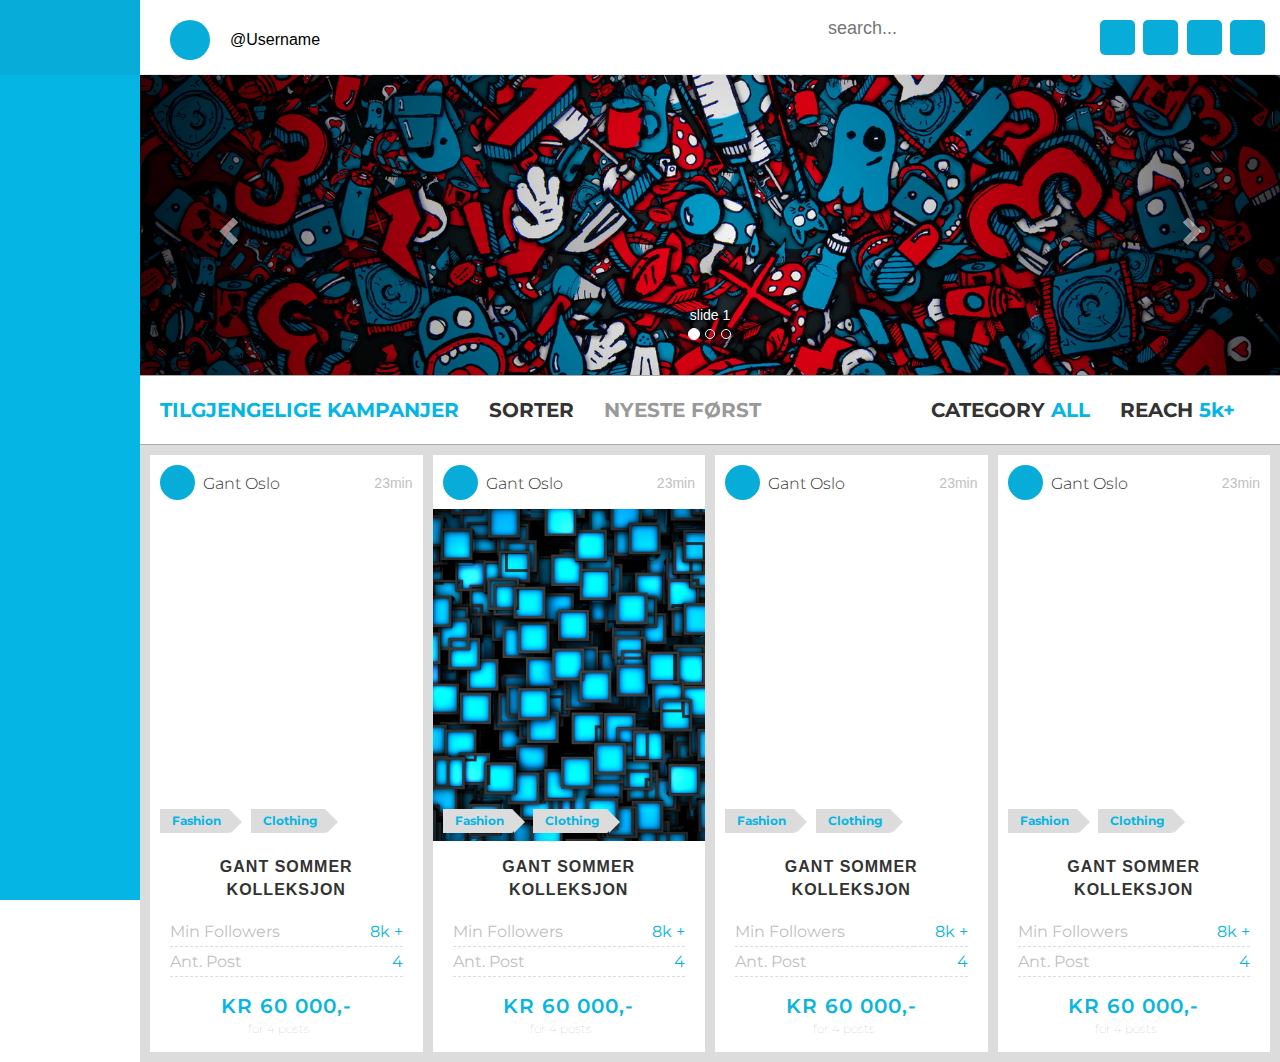
==== index.html @ aef2543d "adding changes to modal css" ====
<html>
    <head>
        <link href="https://fonts.googleapis.com/css?family=Montserrat" rel="stylesheet">
        <link rel="stylesheet" type="text/css" href="css/app.css">
        <link href="https://file.myfontastic.com/TgKxEjFgZwHwDgZ6MndYZ/icons.css" rel="stylesheet">
    </head>
    
    <body>
        <div class="wrapper">
             <!-- BEGIN SIDEBAR -->
            <div class="page-content page-sidebar">
                <!-- BEGIN SIDEBAR TOP -->
                <div class="sidebar-header">
                    <span class="icon-thumbnail" style="line-height:70px; margin-right:0;">
                        <i class="icon-list-view" style="font-size:32px;"></i>
                    </span>
                </div>
                <!-- END SIDEBAR TOP -->
                <!-- BEGIN SIDEBAR MENU -->
                <div class="sidebar-menu">
                    <ul class="menu-items">
                        <li>
                            <span>
                                <a href="#"> 
                                    <i class="icon-my-compagins"></i>
                                </a>
                            </span>
                        </li>
                        <li >
                            <span>
                                <a href="#"> 
                                    <i class="icon-analytics-icon"></i>
                                </a>
                            </span>
                        </li>
                        <li >              
                            <span >
                                <a href="#">  
                                    <i class="icon-chat"></i>
                                </a>
                            </span>
                        </li>
                        <li >
                            <span >
                                <a href="#"> 
                                    <i class="icon-info"></i>
                                </a>
                            </span>
                        </li>
                    </ul>
                    <div class="clearfix"></div>
                </div>
                <!-- END SIDEBAR Menu -->
            </div>
            <!-- END SIDEBAR -->

            <div class="page-content-wrapper">
                <div class="container-fluid">
                    
                    <div class=" row header"> <!-- BEGIN HEADER -->
                        <div class="site-header">
                            <!--left-->
                            <div class="header-actions-bar header-left">
                                <div class="profile-img pull-left">
                                    <div class="header-profileimg-wrapper">
                                       <i class="icon-user-icon"></i>
                                    </div>
                                </div>
                                <div class="header-username pull-left">
                                    <div class="header-username-wrapper">
                                        <p>@Username</p>
                                    </div>
                                </div>
                                <ul class="pull-left">
                                    <li>
                                        <div class="header-notifications-wrapper">
                                            <i class="icon-notification2"></i>
                                        </div>
                                    </li>
                                    <li class="header-messages-wrapper">
                                        <i class="icon-messages"></i>
                                    </li>
                                </ul>
                            </div>
                            <!-- end left -->
                            
                            <!-- RIGHT -->                              
                            <form class="form-inline header-right">
                                <div class="form-group header-search ">
                                    <input type="text" placeholder="search..." />
                                    <a href="#"><i class="icon-browse"></i></a>
                                </div>
                                <div class="form-group header-social">
                                    <ul>
                                        <li>
                                            <div class="social-media-icon">
                                                <i class="icon-social-facebook"></i>
                                            </div>
                                        </li>
                                        <li >
                                            <div class="social-media-icon">
                                                <i class="icon-social-instagram-outline"></i>
                                            </div>
                                        </li>
                                        <li >
                                            <div class="social-media-icon">
                                                <i class="icon-social-twitter"></i>
                                            </div>
                                        </li>
                                        <li class="header-messages-wrapper">
                                            <div class="social-media-icon">
                                                <i class="icon-social-snapchat"></i>
                                            </div>
                                        </li>
                                    </ul>
                                </div>
                            </form> <!--end right-->
                        </div>
                    </div>
                    
                    <!-- PAGE CONTEXT IS TO BE PLACED HERE -->
                    <div class="row">
                            <div id="homepage-carousel" class="homepage-slider carousel slide" data-ride="carousel">
                              <!-- Indicators -->
                              <ol class="carousel-indicators">
                                <li data-target="#homepage-carousel" data-slide-to="0" class="active"></li>
                                <li data-target="#homepage-carousel" data-slide-to="1"></li>
                                <li data-target="#homepage-carousel" data-slide-to="2"></li>
                              </ol>
                              <!-- Wrapper for slides -->
                              <div class="carousel-inner" role="listbox">
                                <div class="item active" style="background-image: url('img/cool-wallpapers-hd-8087-8418-hd-wallpapers.jpg');">
                                  <div class="carousel-caption">
                                    slide 1
                                  </div>
                                </div>
                                <div class="item" style="background-image: url('img/6768666-1080p-wallpapers.jpg');">
                                  <div class="carousel-caption">
                                    slide 2
                                  </div>
                                </div>
                                <div class="item" style="background-image: url(img/cool_abstract_cube_wallpaper_hd.jpg);">
                                  <div class="carousel-caption">
                                    slide 3
                                  </div>
                                </div>
                              </div>
                              <!-- Controls -->
                              <a class="left carousel-control" href="#homepage-carousel" role="button" data-slide="prev">
                                <span class="glyphicon glyphicon-chevron-left" aria-hidden="true"></span>
                                <span class="sr-only">Previous</span>
                              </a>
                              <a class="right carousel-control" href="#homepage-carousel" role="button" data-slide="next">
                                <span class="glyphicon glyphicon-chevron-right" aria-hidden="true"></span>
                                <span class="sr-only">Next</span>
                              </a>
                            </div>
                        
                            <div class="homepage-campaign-bar">
                                <div class="pull-left bar-content">
                                    <label class="theme-blue">TILGJENGELIGE KAMPANJER</label>
                                    <label>SORTER</label>
                                    <label class="theme-darkgrey">NYESTE FØRST <i class="icon-scrolldown-button"></i></label>
                                </div>
                                <div class="pull-right bar-content">
                                    <label>CATEGORY <a class="theme-blue">ALL</a></label>
                                    <label>REACH <a class="theme-blue">5k+</a></label>
                                </div>
                            </div>
                        
                        <!-- CARDS -->
                            <div class="homepage-campaigns">
                                <div class="campaign-card-wrapper">
                                      <div class="hover-wrapper">
                                        <div class="campaign-card" data-toggle="modal" data-target=".campaign-modal">
                                            <div class="campaign-card-header">     
                                                <div class="usericon">

                                                </div>
                                                <div class="name">Gant Oslo</div>
                                                <div class="time">23min</div>
                                                <span class="timeicon"><i class="icon-time-icon"></i></span>
                                            </div>
                                            <div class="campaign-img-holder" style="background-image: url('http://www.hercampus.com/sites/default/files/2016/04/17/Fashion1.jpg');">
                                                <div class="campaign-img-buffer"></div>
                                                <ul class="campaign-card-tags">
                                                    <li class="tag">Fashion</li>
                                                    <li class="tag">Clothing</li>
                                                </ul>
                                            </div>
                                            <div class="campaign-card-title">GANT SOMMER KOLLEKSJON</div>
                                            <div class="campaign-card-info">
                                                <table>
                                                    <tbody>
                                                        <tr>
                                                            <td>Min Followers</td>
                                                            <td class="theme-blue text-right-align">8k +</td>
                                                        </tr>
                                                        <tr>
                                                            <td>Ant. Post</td>
                                                            <td class="theme-blue text-right-align">4</td>
                                                        </tr>
                                                    </tbody>
                                                </table>
                                            </div>
                                            <div class="campaign-footer text-center-align">
                                                <span class="theme-blue row netgained">KR 60 000,-</span>
                                                <span>for 4 posts</span>
                                            </div>
                                        </div>
                                    </div>
                                </div>     
                                <div class="campaign-card-wrapper">
                                    <div class="hover-wrapper">
                                        <div class="campaign-card" data-toggle="modal" data-target=".campaign-modal">
                                            <div class="campaign-card-header">     
                                                <div class="usericon">

                                                </div>
                                                <div class="name">Gant Oslo</div>
                                                <div class="time">23min</div>
                                                <span class="timeicon"><i class="icon-time-icon"></i></span>
                                            </div>
                                            <div class="campaign-img-holder" style="background-image:url('img/cool_abstract_cube_wallpaper_hd.jpg');">
                                                <div class="campaign-img-buffer"></div>
                                                <ul class="campaign-card-tags">
                                                    <li class="tag">Fashion</li>
                                                    <li class="tag">Clothing</li>
                                                </ul>
                                            </div>
                                            <div class="campaign-card-title">GANT SOMMER KOLLEKSJON</div>
                                            <div class="campaign-card-info">
                                                <table>
                                                    <tbody>
                                                        <tr>
                                                            <td>Min Followers</td>
                                                            <td class="theme-blue text-right-align">8k +</td>
                                                        </tr>
                                                        <tr>
                                                            <td>Ant. Post</td>
                                                            <td class="theme-blue text-right-align">4</td>
                                                        </tr>
                                                    </tbody>
                                                </table>
                                            </div>
                                            <div class="campaign-footer text-center-align">
                                                <span class="theme-blue row netgained">KR 60 000,-</span>
                                                <span>for 4 posts</span>
                                            </div>
                                        </div>
                                    </div>
                                </div>
                                   
                                   <div class="campaign-card-wrapper">
                                        <div class="hover-wrapper">
                                            <div class="campaign-card" data-toggle="modal" data-target=".campaign-modal">
                                                <div class="campaign-card-header">     
                                                    <div class="usericon">

                                                    </div>
                                                    <div class="name">Gant Oslo</div>
                                                    <div class="time">23min</div>
                                                    <span class="timeicon"><i class="icon-time-icon"></i></span>
                                                </div>
                                                <div class="campaign-img-holder" style="background-image:url('');">
                                                    <div class="campaign-img-buffer"></div>
                                                    <ul class="campaign-card-tags">
                                                        <li class="tag">Fashion</li>
                                                        <li class="tag">Clothing</li>
                                                    </ul>
                                                </div>
                                                <div class="campaign-card-title">GANT SOMMER KOLLEKSJON</div>
                                                <div class="campaign-card-info">
                                                    <table>
                                                        <tbody>
                                                            <tr>
                                                                <td>Min Followers</td>
                                                                <td class="theme-blue text-right-align">8k +</td>
                                                            </tr>
                                                            <tr>
                                                                <td>Ant. Post</td>
                                                                <td class="theme-blue text-right-align">4</td>
                                                            </tr>
                                                        </tbody>
                                                    </table>
                                                </div>
                                                <div class="campaign-footer text-center-align">
                                                    <span class="theme-blue row netgained">KR 60 000,-</span>
                                                    <span>for 4 posts</span>
                                                </div>
                                            </div>                                                                                
                                        </div>
                                    </div>
                                   
                                   <div class="campaign-card-wrapper">
                                       <div class="hover-wrapper">
                                            <div class="campaign-card" data-toggle="modal" data-target=".campaign-modal">
                                                <div class="campaign-card-header">     
                                                    <div class="usericon">

                                                    </div>
                                                    <div class="name">Gant Oslo</div>
                                                    <div class="time">23min</div>
                                                    <span class="timeicon"><i class="icon-time-icon"></i></span>
                                                </div>
                                                <div class="campaign-img-holder" style="background-image:url('');">
                                                    <div class="campaign-img-buffer"></div>
                                                    <ul class="campaign-card-tags">
                                                        <li class="tag">Fashion</li>
                                                        <li class="tag">Clothing</li>
                                                    </ul>
                                                </div>
                                                <div class="campaign-card-title">GANT SOMMER KOLLEKSJON</div>
                                                <div class="campaign-card-info">
                                                    <table>
                                                        <tbody>
                                                            <tr>
                                                                <td>Min Followers</td>
                                                                <td class="theme-blue text-right-align">8k +</td>
                                                            </tr>
                                                            <tr>
                                                                <td>Ant. Post</td>
                                                                <td class="theme-blue text-right-align">4</td>
                                                            </tr>
                                                        </tbody>
                                                    </table>
                                                </div>
                                                <div class="campaign-footer text-center-align">
                                                    <span class="theme-blue row netgained">KR 60 000,-</span>
                                                    <span>for 4 posts</span>
                                                </div>
                                            </div> 
                                        </div>  
                                    </div> 
                                </div>
                            </div>
                    <!-- PAGE CONTENT ENDS -->
                </div>
            </div>
        </div>
        
        
        <!-- MODAL -->       
        <div class="modal fade campaign-modal" tabindex="-1" role="dialog" aria-labelledby="myLargeModalLabel">
          <div class="modal-dialog modal-lg" role="document">
            <div class="modal-content">
                <div class="modal-header">
                    <i class="icon-close-icon pull-right" data-dismiss="modal"></i>
                </div>
                <div class="modal-body">
                        <div class="modal-campaign-wrapper">
                            <div class="pull-left col-sm-4 left-container">
                                <div class="row">
                                    <div class="block1 text-center-align col-sm-12"> 
                                        CALENDER
                                        <div class="calender">
                                            <div class="day"></div>
                                            <div class="day"></div>
                                            <div class="day"></div>
                                            <div class="day"></div>
                                            <div class="day"></div>
                                            <div class="day"></div>
                                            <div class="day"></div>
                                            <div class="day"></div>
                                            <div class="day"></div>
                                            <div class="day"></div>
                                            <div class="day"></div>
                                            <div class="day"></div>
                                            <div class="day"></div>
                                            <div class="day"></div>
                                            <div class="day"></div>
                                            <div class="day"></div>
                                        </div>
                                        <div class="calender-key"> calender key goes here</div>
                                    </div>
                                </div>
                                <div class="row">
                                    <div class="block2 col-sm-12"> 
                                        <div class="user-img-wrapper">
                                            <div class="modal-profile-img"></div>
                                            <p class="text-center-align company-name">Gant Oslo</p>
                                            <p class="text-center-align company-location"></p>
                                        </div>
                                    </div>
                                </div>
                                
                            </div>
                            <div class="pull-right col-sm-8 right-container">
                                <p class="text-center-align">GANT SOMMER KOLLEKSJON</p>
                                <p class="text-center-align">campaign description here...</p>
                                <div>
                                    <table class="campaign-info-table">
                                        <th>KATEGORI</th>
                                        <th>TYPE KAMPANJE</th>
                                        <tbody>
                                            <tr>
                                                <td></td>
                                                <td></td>
                                            </tr>
                                            <tr>
                                                <th>MENTIONS</th>
                                                <th>TID</th>
                                            </tr>
                                            <tr>
                                                <td></td>
                                                <td></td>
                                            </tr>
                                            <tr>
                                                <th>MIN. FOLLOWERS</th>
                                                <th>ANT. POSTS</th>
                                            </tr>
                                            <tr>
                                                <td></td>
                                                <td></td>
                                            </tr>
                                        </tbody>
                                    </table>
                                </div>
                            </div>
                        </div>  
                       
                    </div>
                    <div class="modal-footer">
                        <div class="footer-block">
                             <button type="button" class="btn btn-secondary" data-dismiss="modal">Close</button>
                        </div>
                    </div>
              </div>
        </div>
        <!-- end modal -->
        
        <!-- BOOTSTRAP3 -->
        <link rel="stylesheet" href="https://maxcdn.bootstrapcdn.com/bootstrap/3.3.7/css/bootstrap.min.css" integrity="sha384-BVYiiSIFeK1dGmJRAkycuHAHRg32OmUcww7on3RYdg4Va+PmSTsz/K68vbdEjh4u" crossorigin="anonymous">

        <!-- JAVASCRIPT -->
            <script src="https://ajax.googleapis.com/ajax/libs/jquery/1.12.4/jquery.min.js"></script>      
            <script src="https://maxcdn.bootstrapcdn.com/bootstrap/3.3.7/js/bootstrap.min.js" integrity="sha384-Tc5IQib027qvyjSMfHjOMaLkfuWVxZxUPnCJA7l2mCWNIpG9mGCD8wGNIcPD7Txa" crossorigin="anonymous"></script>
            <script src="js/card-hover-effect.js"></script>
            <script src="js/modal.js"></script>
        <script>
            $('.carousel').carousel({
                interval: 5000 //changes the speed
            })
        </script>
    </body>
    
</html>
---- css/app.css ----
.page-sidebar {
  width: 140;
  background-color: #05b6e4;
  z-index: 1000;
  bottom: 0;
  top: 0;
  left: 0;
  right: auto;
  height: 100%;
  overflow-y: hidden;
  position: fixed; }
  .page-sidebar .sidebar-header {
    background-color: #07acd8;
    top: 0;
    height: 75;
    text-align: right;
    padding-top: 10px; }
    .page-sidebar .sidebar-header span {
      height: auto;
      padding-right: 50px; }
      .page-sidebar .sidebar-header span i {
        color: white; }
  .page-sidebar .sidebar-menu {
    text-align: right; }
    .page-sidebar .sidebar-menu ul {
      width: 100%;
      padding-left: 0;
      list-style: none; }
      .page-sidebar .sidebar-menu ul li {
        height: 100px;
        width: 100%;
        padding-right: 50px;
        text-align: right;
        padding-top: 40; }
        .page-sidebar .sidebar-menu ul li span {
          text-align: right;
          font-size: xx-large; }
          .page-sidebar .sidebar-menu ul li span a {
            color: white;
            text-decoration: none; }

.site-header {
  background-color: white;
  height: 75;
  z-index: 999;
  width: 100%;
  /* replace later with mixin */
  border-bottom: 1.8px solid rgba(153, 153, 153, 0.2); }
  .site-header .header-actions-bar {
    font-weight: 300;
    color: lightgrey;
    margin-left: 20; }
    .site-header .header-actions-bar .profile-img {
      width: 70px;
      padding: 0 10 0 10;
      margin-top: 20; }
    .site-header .header-actions-bar .header-username {
      line-height: 5; }
      .site-header .header-actions-bar .header-username p {
        font-size: 16;
        font-weight: 200;
        color: black;
        height: 75;
        margin: 0; }
    .site-header .header-actions-bar ul {
      font-size: 38;
      font-weight: 300;
      line-height: 2.5;
      display: inline;
      height: 75;
      margin: 0; }
      .site-header .header-actions-bar ul li {
        display: inline-block;
        margin: 0 10 0 10; }

.header-social {
  float: right;
  height: 75; }
  .header-social ul {
    display: inline;
    font-size: 30;
    text-align: right;
    margin: 0 15 0 15;
    line-height: 3;
    float: right;
    list-style: none;
    height: 75; }
    .header-social ul li {
      display: inline-block; }
      .header-social ul li .social-media-icon {
        color: white;
        border-radius: 5px;
        width: 35px;
        height: 35px;
        text-align: center;
        line-height: 5;
        background-color: #07acd8; }
        .header-social ul li .social-media-icon i:before {
          line-height: 1.18; }
        .header-social ul li .social-media-icon:hover {
          background-color: #05b6e4; }

.header-search {
  width: 60%;
  display: inline;
  display: inline-block;
  margin-left: 10;
  line-height: 3; }
  .header-search a {
    color: #07acd8; }
    .header-search a:hover {
      text-decoration: none;
      color: #05b6e4; }
  .header-search input {
    font-size: 18;
    border: 0;
    text-align: right; }
    .header-search input:focus {
      outline: none; }

.header {
  padding-bottom: 0;
  height: 75; }

.header-left {
  width: 40%;
  float: left;
  height: 75; }

.header-right {
  width: 55%;
  float: right;
  font-size: 25px;
  line-height: 2.5;
  height: 75;
  margin: 0; }

.header-profileimg-wrapper {
  background-color: #07acd8;
  font-size: 30;
  width: 40px;
  height: 40px;
  border-radius: 40px;
  padding: 4; }

.homepage-slider {
  margin-top: 0;
  padding-top: 0;
  min-height: 300px; }

.homepage-campaign-bar {
  height: 70;
  border-bottom: 1px solid darkgray;
  border-top: 1px solid darkgray;
  font-weight: 100;
  font-size: 20;
  font-family: Montserrat, sans-serif;
  padding: 20; }
  .homepage-campaign-bar ul {
    display: inline-block; }
  .homepage-campaign-bar .bar-content label {
    margin-right: 25; }

.homepage-campaigns {
  background-color: gainsboro;
  display: flex;
  flex-direction: row;
  flex-wrap: wrap;
  position: relative;
  padding: 0 5 0 5; }

.homepage-slider .carousel-inner .item {
  background-color: gainsboro;
  background-size: cover;
  background-position: center;
  min-height: 300px; }

.homepage-campaigns .campaign-card-wrapper {
  -webkit-flex: 1;
  /* Safari 6.1+ */
  -ms-flex: 1;
  /* IE 10 */
  flex: 1;
  margin: 10 5 10 5; }

.campaign-card {
  background-color: white;
  width: 100%; }
  .campaign-card .campaign-card-header {
    width: 100%;
    padding: 10;
    height: 50; }
    .campaign-card .campaign-card-header .usericon {
      background-color: #07acd8;
      font-size: 30;
      width: 35px;
      height: 35px;
      border-radius: 35px;
      padding: 4;
      float: left; }
    .campaign-card .campaign-card-header .name {
      font-family: Montserrat, sans-serif;
      font-size: 16;
      float: left;
      font-weight: 300;
      padding: 8; }
    .campaign-card .campaign-card-header .timeicon {
      float: right;
      font-size: 16;
      padding: 10 0 7;
      color: #bfbfbf;
      font-weight: 50; }
    .campaign-card .campaign-card-header .time {
      float: right;
      color: #bfbfbf;
      font-weight: 50;
      font-size: 14;
      padding: 8 0 8; }
  .campaign-card .campaign-img-holder {
    background-color: transparent;
    min-height: 300;
    background-size: cover;
    background-position: center; }
    .campaign-card .campaign-img-holder .campaign-img-buffer {
      margin-top: 4;
      min-height: 300; }
  .campaign-card .campaign-card-title {
    font-size: 16;
    font-weight: 700;
    text-align: center;
    letter-spacing: 1;
    padding: 15; }
  .campaign-card .campaign-card-info {
    padding: 0 20 0 20;
    font-family: Montserrat, sans-serif; }
    .campaign-card .campaign-card-info table {
      width: 100%;
      margin: 0; }
      .campaign-card .campaign-card-info table tbody tr {
        color: #bfbfbf;
        border-bottom: 1px dashed gainsboro; }
        .campaign-card .campaign-card-info table tbody tr td {
          padding: 5 0 5; }
  .campaign-card .campaign-footer {
    font-family: Montserrat, sans-serif;
    font-size: 12;
    color: #bfbfbf;
    padding: 15;
    font-weight: 100; }
    .campaign-card .campaign-footer span.netgained {
      width: 100%;
      font-size: 20;
      font-weight: 600;
      letter-spacing: 1; }

.campaign-card-tags {
  list-style: none;
  margin: 0;
  overflow: hidden;
  padding: 0;
  color: white;
  padding: 0 10 0 10;
  bottom: 0; }
  .campaign-card-tags ul {
    left: 0; }
    .campaign-card-tags ul li {
      float: left; }
  .campaign-card-tags li.tag {
    font-family: Montserrat, sans-serif;
    display: inline-block;
    height: 24px;
    line-height: 24px;
    position: relative;
    margin: 0 16px 8px 0;
    padding: 0 10px 0 12px;
    background-color: gainsboro;
    -webkit-border-top-right-radius: 3px;
    border-top-right-radius: 3px;
    -webkit-border-bottom-right-radius: 3px;
    border-bottom-right-radius: 3px;
    color: #05b6e4;
    font-size: 12px;
    text-decoration: none;
    font-weight: bold; }
    .campaign-card-tags li.tag:hover {
      background-color: #05b6e4;
      border-right-color: #05b6e4;
      color: white; }
    .campaign-card-tags li.tag:after {
      content: '';
      display: block;
      position: absolute;
      left: 100%;
      top: 50%;
      margin-top: -10px;
      width: 0;
      height: 0;
      border-top: 11px solid transparent;
      border-right: 11px solid transparent;
      border-bottom: 11px solid transparent;
      border-left: 11px solid gainsboro; }
    .campaign-card-tags li.tag:hover::after {
      border-left-color: #05b6e4; }

.modal-header {
  min-height: 400;
  background-size: cover;
  background-position: center;
  font-size: 30;
  color: lightgrey; }
  .modal-header i {
    text-shadow: 0px 2px 12px black; }

.modal-body {
  padding: 0; }
  .modal-body .modal-campaign-wrapper {
    margin: -15;
    height: 500; }
    .modal-body .modal-campaign-wrapper .left-container {
      height: 100%;
      background-color: #fafafa; }
      .modal-body .modal-campaign-wrapper .left-container .block1 {
        border-bottom: 1.8px solid rgba(153, 153, 153, 0.2);
        width: 100%;
        height: 70%;
        left: 0;
        padding: 15; }
        .modal-body .modal-campaign-wrapper .left-container .block1 .calender {
          height: auto;
          padding: 15 15 0 0; }
          .modal-body .modal-campaign-wrapper .left-container .block1 .calender .day {
            display: inline-flex;
            height: 18%;
            width: 22%;
            margin: 2;
            background: blue; }
        .modal-body .modal-campaign-wrapper .left-container .block1 .calender-key {
          width: 100%; }
      .modal-body .modal-campaign-wrapper .left-container .block2 {
        height: 30%;
        width: 100%;
        left: 0; }
    .modal-body .modal-campaign-wrapper .right-container {
      height: 100%;
      border-left: 1.8px solid rgba(153, 153, 153, 0.2); }

.modal-footer {
  height: 95; }

.modal-profile-img {
  height: 60px;
  width: 60px;
  border-radius: 60px;
  background-color: blue;
  margin: 15 40% 10 40%; }

body {
  background-color: white;
  font-family: Montserrat, sans-serif; }
  body .wrapper {
    height: 100%; }

.page-content-wrapper {
  min-height: 100%;
  background-color: white;
  overflow-y: auto;
  margin-left: 140; }

.page-content {
  display: inline-block;
  float: left; }

.theme-blue {
  color: #05b6e4; }

.theme-lightgrey {
  color: #fafafa; }

.theme-darkgrey {
  color: #999999; }

.text-right-align {
  text-align: right; }

.text-left-align {
  text-align: left; }

.text-center-align {
  text-align: center; }

.hover-wrapper {
  background-color: black; }

/*# sourceMappingURL=app.css.map */
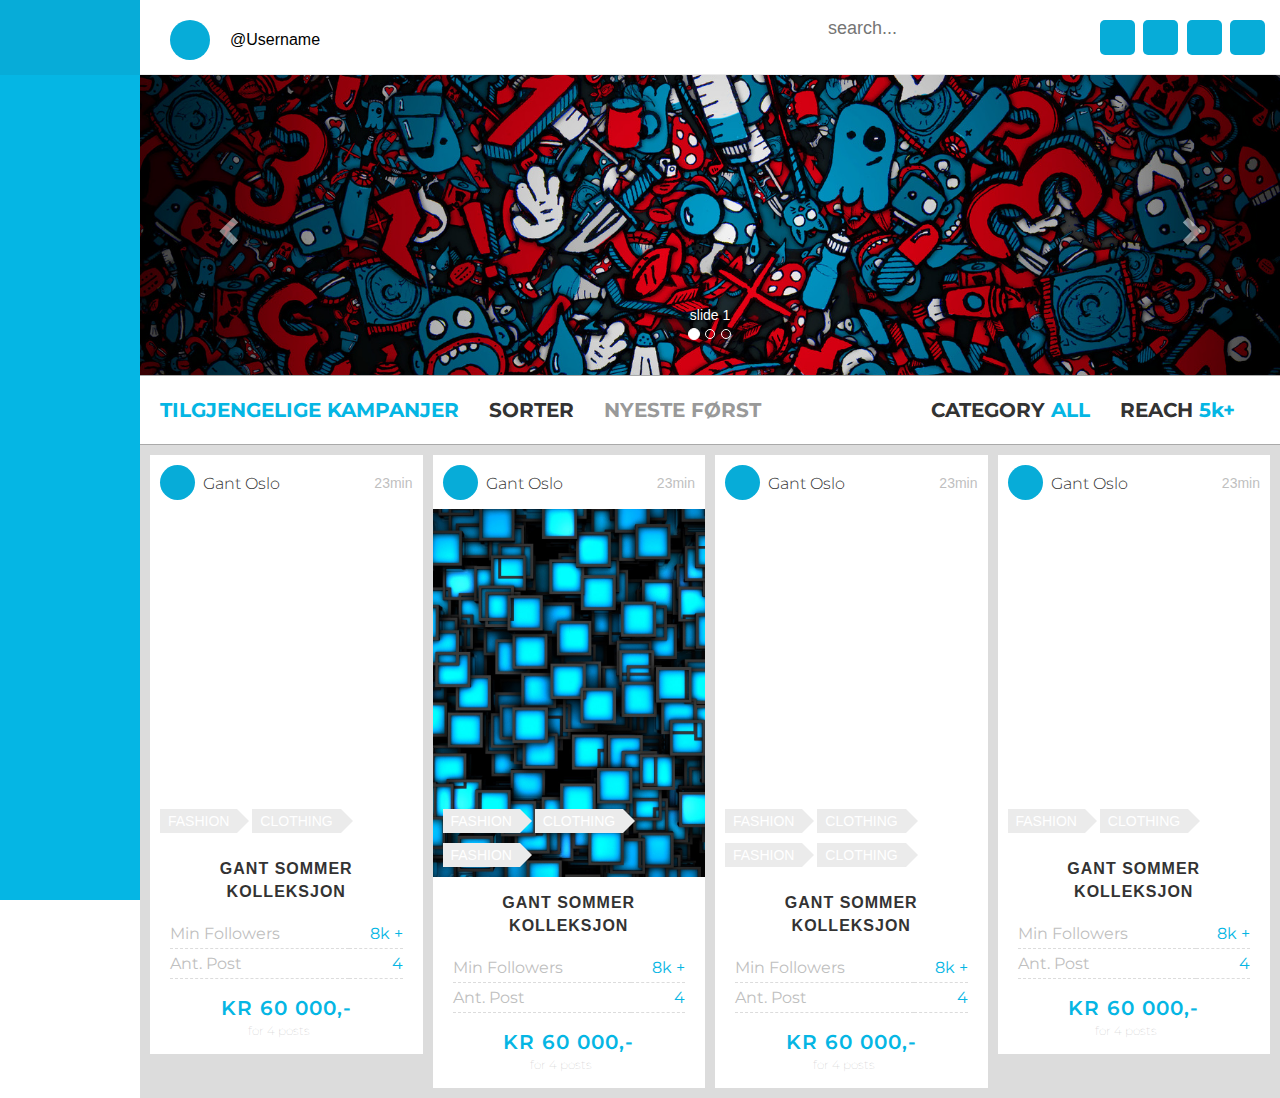
==== commit 97a54efe: "changes to tags on homepage" ====
--- a/index.html
+++ b/index.html
@@ -226,6 +226,8 @@
                                                 <ul class="campaign-card-tags">
                                                     <li class="tag">Fashion</li>
                                                     <li class="tag">Clothing</li>
+                                                    <li class="tag">Fashion</li>
+                                                    
                                                 </ul>
                                             </div>
                                             <div class="campaign-card-title">GANT SOMMER KOLLEKSJON</div>
@@ -267,6 +269,9 @@
                                                     <ul class="campaign-card-tags">
                                                         <li class="tag">Fashion</li>
                                                         <li class="tag">Clothing</li>
+                                                        <li class="tag">Fashion</li>
+                                                        <li class="tag">Clothing</li>
+                                                        
                                                     </ul>
                                                 </div>
                                                 <div class="campaign-card-title">GANT SOMMER KOLLEKSJON</div>
@@ -422,7 +427,11 @@
                     </div>
                     <div class="modal-footer">
                         <div class="footer-block">
-                             <button type="button" class="btn btn-secondary" data-dismiss="modal">Close</button>
+                            <span class="modal-footer-left">
+                                 <span class="pull-left">Belønning</span>
+                                 <span class="theme-blue">kr 6546,-</span>
+                            </span>
+                            <button type="button" class="apply-btn theme-blue" data-dismiss="modal">Apply</button>
                         </div>
                     </div>
               </div>
--- a/css/app.css
+++ b/css/app.css
@@ -262,45 +262,42 @@
   padding: 0 10 0 10;
   bottom: 0; }
   .campaign-card-tags ul {
-    left: 0; }
+    left: 0;
+    bottom: 0; }
     .campaign-card-tags ul li {
       float: left; }
   .campaign-card-tags li.tag {
-    font-family: Montserrat, sans-serif;
+    border-radius: 0;
     display: inline-block;
-    height: 24px;
-    line-height: 24px;
+    text-transform: uppercase;
+    border: 0;
     position: relative;
-    margin: 0 16px 8px 0;
-    padding: 0 10px 0 12px;
-    background-color: gainsboro;
-    -webkit-border-top-right-radius: 3px;
-    border-top-right-radius: 3px;
-    -webkit-border-bottom-right-radius: 3px;
-    border-bottom-right-radius: 3px;
-    color: #05b6e4;
-    font-size: 12px;
-    text-decoration: none;
-    font-weight: bold; }
-    .campaign-card-tags li.tag:hover {
-      background-color: #05b6e4;
-      border-right-color: #05b6e4;
-      color: white; }
+    background-color: #ebebeb;
+    -webkit-transition: all .3s ease-out;
+    transition: all .3s ease-out;
+    padding: 3px 8px;
+    line-height: 18px;
+    margin-right: 11px;
+    margin-bottom: 10px; }
     .campaign-card-tags li.tag:after {
-      content: '';
-      display: block;
-      position: absolute;
       left: 100%;
       top: 50%;
-      margin-top: -10px;
+      border: solid transparent;
+      content: " ";
+      height: 0;
       width: 0;
-      height: 0;
-      border-top: 11px solid transparent;
-      border-right: 11px solid transparent;
-      border-bottom: 11px solid transparent;
-      border-left: 11px solid gainsboro; }
-    .campaign-card-tags li.tag:hover::after {
-      border-left-color: #05b6e4; }
+      position: absolute;
+      pointer-events: none;
+      border-color: rgba(221, 221, 221, 0);
+      border-left-color: #ebebeb;
+      border-width: 12px;
+      margin-top: -12px;
+      -webkit-transition: all .3s ease-out;
+      transition: all .3s ease-out; }
+    .campaign-card-tags li.tag:hover {
+      background-color: #ddd; }
+      .campaign-card-tags li.tag:hover:after {
+        border-left-color: #ddd; }
 
 .modal-header {
   min-height: 400;
@@ -312,7 +309,8 @@
     text-shadow: 0px 2px 12px black; }
 
 .modal-body {
-  padding: 0; }
+  padding: 0;
+  font-family: Montserrat, sans-serif; }
   .modal-body .modal-campaign-wrapper {
     margin: -15;
     height: 500; }
@@ -333,7 +331,8 @@
             height: 18%;
             width: 22%;
             margin: 2;
-            background: blue; }
+            background: transparent;
+            border: 2px solid #05b6e4; }
         .modal-body .modal-campaign-wrapper .left-container .block1 .calender-key {
           width: 100%; }
       .modal-body .modal-campaign-wrapper .left-container .block2 {
@@ -341,18 +340,63 @@
         width: 100%;
         left: 0; }
     .modal-body .modal-campaign-wrapper .right-container {
+      padding: 25;
       height: 100%;
       border-left: 1.8px solid rgba(153, 153, 153, 0.2); }
 
 .modal-footer {
-  height: 95; }
+  height: 95;
+  font-family: Montserrat, sans-serif; }
+  .modal-footer .footer-block .modal-footer-left {
+    width: calc(100% - 200px); }
+  .modal-footer .footer-block .apply-btn {
+    background-color: transparent;
+    border: 2px solid #05b6e4;
+    font-size: 20;
+    height: 60;
+    width: 200; }
 
 .modal-profile-img {
   height: 60px;
   width: 60px;
   border-radius: 60px;
-  background-color: blue;
+  background-color: #05b6e4;
   margin: 15 40% 10 40%; }
+
+.campaign-info-table {
+  padding: 10;
+  width: 100%; }
+  .campaign-info-table th {
+    width: 50%; }
+  .campaign-info-table tbody tr td .tag {
+    border-radius: 0;
+    text-transform: uppercase;
+    border: 0;
+    position: relative;
+    background-color: #ebebeb;
+    -webkit-transition: all .3s ease-out;
+    transition: all .3s ease-out;
+    padding: 3px 8px;
+    line-height: 18px; }
+    .campaign-info-table tbody tr td .tag:after {
+      left: 100%;
+      top: 50%;
+      border: solid transparent;
+      content: " ";
+      height: 0;
+      width: 0;
+      position: absolute;
+      pointer-events: none;
+      border-color: rgba(221, 221, 221, 0);
+      border-left-color: #ebebeb;
+      border-width: 12px;
+      margin-top: -12px;
+      -webkit-transition: all .3s ease-out;
+      transition: all .3s ease-out; }
+    .campaign-info-table tbody tr td .tag:hover {
+      background-color: #ddd; }
+      .campaign-info-table tbody tr td .tag:hover:after {
+        border-left-color: #ddd; }
 
 body {
   background-color: white;
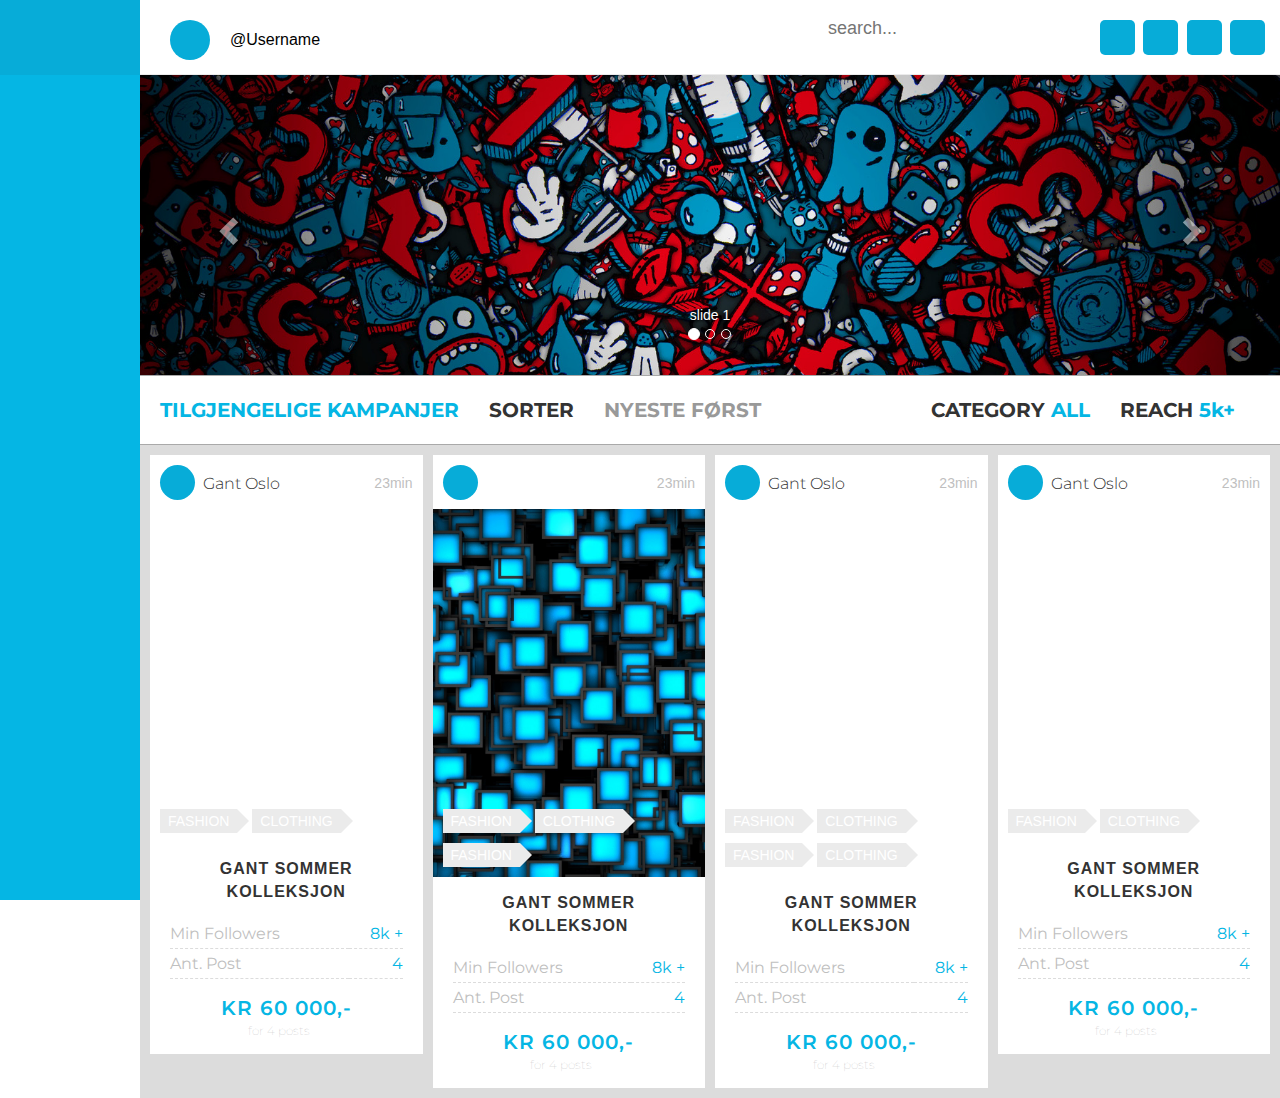
==== commit c7236980: "added changes to modal. some js" ====
--- a/index.html
+++ b/index.html
@@ -175,9 +175,8 @@
                                         <div class="campaign-card" data-toggle="modal" data-target=".campaign-modal">
                                             <div class="campaign-card-header">     
                                                 <div class="usericon">
-
-                                                </div>
-                                                <div class="name">Gant Oslo</div>
+                                                </div>
+                                                <div class="name" id="companyName">Gant Oslo</div>
                                                 <div class="time">23min</div>
                                                 <span class="timeicon"><i class="icon-time-icon"></i></span>
                                             </div>
@@ -186,6 +185,49 @@
                                                 <ul class="campaign-card-tags">
                                                     <li class="tag">Fashion</li>
                                                     <li class="tag">Clothing</li>
+                                                </ul>
+                                            </div>
+                                            <div class="campaign-card-title" id="campaignTitle">GANT SOMMER KOLLEKSJON</div>
+                                            <div class="campaign-card-info">
+                                                <table>
+                                                    <tbody>
+                                                        <tr>
+                                                            <td>Min Followers</td>
+                                                            <td class="theme-blue text-right-align" id="minFollowers">8k +</td>
+                                                        </tr>
+                                                        <tr>
+                                                            <td>Ant. Post</td>
+                                                            <td class="theme-blue text-right-align" id="antPost">4</td>
+                                                        </tr>
+                                                    </tbody>
+                                                </table>
+                                            </div>
+                                            <div class="campaign-footer text-center-align">
+                                                <span class="theme-blue row netgained" id="total">KR 60 000,-</span>
+                                                <span>for 4 posts</span>
+                                            </div>
+                                        </div>
+                                    </div>
+                                </div>     
+                                
+                                <div class="campaign-card-wrapper">
+                                    <div class="hover-wrapper">
+                                        <div class="campaign-card" data-toggle="modal" data-target=".campaign-modal">
+                                            <div class="campaign-card-header">     
+                                                <div class="usericon">
+
+                                                </div>
+                                                <div class="name"></div>
+                                                <div class="time">23min</div>
+                                                <span class="timeicon"><i class="icon-time-icon"></i></span>
+                                            </div>
+                                            <div class="campaign-img-holder" style="background-image:url('img/cool_abstract_cube_wallpaper_hd.jpg');">
+                                                <div class="campaign-img-buffer"></div>
+                                                <ul class="campaign-card-tags">
+                                                    <li class="tag">Fashion</li>
+                                                    <li class="tag">Clothing</li>
+                                                    <li class="tag">Fashion</li>
+                                                    
                                                 </ul>
                                             </div>
                                             <div class="campaign-card-title">GANT SOMMER KOLLEKSJON</div>
@@ -209,48 +251,6 @@
                                             </div>
                                         </div>
                                     </div>
-                                </div>     
-                                <div class="campaign-card-wrapper">
-                                    <div class="hover-wrapper">
-                                        <div class="campaign-card" data-toggle="modal" data-target=".campaign-modal">
-                                            <div class="campaign-card-header">     
-                                                <div class="usericon">
-
-                                                </div>
-                                                <div class="name">Gant Oslo</div>
-                                                <div class="time">23min</div>
-                                                <span class="timeicon"><i class="icon-time-icon"></i></span>
-                                            </div>
-                                            <div class="campaign-img-holder" style="background-image:url('img/cool_abstract_cube_wallpaper_hd.jpg');">
-                                                <div class="campaign-img-buffer"></div>
-                                                <ul class="campaign-card-tags">
-                                                    <li class="tag">Fashion</li>
-                                                    <li class="tag">Clothing</li>
-                                                    <li class="tag">Fashion</li>
-                                                    
-                                                </ul>
-                                            </div>
-                                            <div class="campaign-card-title">GANT SOMMER KOLLEKSJON</div>
-                                            <div class="campaign-card-info">
-                                                <table>
-                                                    <tbody>
-                                                        <tr>
-                                                            <td>Min Followers</td>
-                                                            <td class="theme-blue text-right-align">8k +</td>
-                                                        </tr>
-                                                        <tr>
-                                                            <td>Ant. Post</td>
-                                                            <td class="theme-blue text-right-align">4</td>
-                                                        </tr>
-                                                    </tbody>
-                                                </table>
-                                            </div>
-                                            <div class="campaign-footer text-center-align">
-                                                <span class="theme-blue row netgained">KR 60 000,-</span>
-                                                <span>for 4 posts</span>
-                                            </div>
-                                        </div>
-                                    </div>
                                 </div>
                                    
                                    <div class="campaign-card-wrapper">
@@ -284,7 +284,7 @@
                                                             </tr>
                                                             <tr>
                                                                 <td>Ant. Post</td>
-                                                                <td class="theme-blue text-right-align">4</td>
+                                                                <td class="theme-blue text-right-align" id="antPost">4</td>
                                                             </tr>
                                                         </tbody>
                                                     </table>
@@ -383,15 +383,15 @@
                                     <div class="block2 col-sm-12"> 
                                         <div class="user-img-wrapper">
                                             <div class="modal-profile-img"></div>
-                                            <p class="text-center-align company-name">Gant Oslo</p>
-                                            <p class="text-center-align company-location"></p>
+                                            <p class="text-center-align company-name"></p>
+                                            <p class="text-center-align company-location">Oslo, Norway</p>
                                         </div>
                                     </div>
                                 </div>
                                 
                             </div>
                             <div class="pull-right col-sm-8 right-container">
-                                <p class="text-center-align">GANT SOMMER KOLLEKSJON</p>
+                                <p class="text-center-align campaign-title"></p>
                                 <p class="text-center-align">campaign description here...</p>
                                 <div>
                                     <table class="campaign-info-table">
@@ -399,24 +399,28 @@
                                         <th>TYPE KAMPANJE</th>
                                         <tbody>
                                             <tr>
-                                                <td></td>
-                                                <td></td>
+                                                <td>
+                                                    <div class="tag">Fashion</div>
+                                                    <div class="tag">Clothing</div>
+                                                </td>
+                                                <td> Produkt
+                                                </td>
                                             </tr>
                                             <tr>
                                                 <th>MENTIONS</th>
                                                 <th>TID</th>
                                             </tr>
                                             <tr>
-                                                <td></td>
-                                                <td></td>
+                                                <td>#Nike, GSport @gsportskoyen</td>
+                                                <td> Uke 8, 10 og 13 </td>
                                             </tr>
                                             <tr>
                                                 <th>MIN. FOLLOWERS</th>
                                                 <th>ANT. POSTS</th>
                                             </tr>
                                             <tr>
-                                                <td></td>
-                                                <td></td>
+                                                <td class="theme-blue min-followers"></td>
+                                                <td class="theme-blue ant-post"></td>
                                             </tr>
                                         </tbody>
                                     </table>
@@ -429,7 +433,7 @@
                         <div class="footer-block">
                             <span class="modal-footer-left">
                                  <span class="pull-left">Belønning</span>
-                                 <span class="theme-blue">kr 6546,-</span>
+                                 <span class="theme-blue total-amount"></span>
                             </span>
                             <button type="button" class="apply-btn theme-blue" data-dismiss="modal">Apply</button>
                         </div>
--- a/css/app.css
+++ b/css/app.css
@@ -332,17 +332,22 @@
             width: 22%;
             margin: 2;
             background: transparent;
-            border: 2px solid #05b6e4; }
+            border: 2px solid gainsboro; }
         .modal-body .modal-campaign-wrapper .left-container .block1 .calender-key {
           width: 100%; }
       .modal-body .modal-campaign-wrapper .left-container .block2 {
         height: 30%;
         width: 100%;
         left: 0; }
+        .modal-body .modal-campaign-wrapper .left-container .block2 .company-name {
+          font-size: large; }
     .modal-body .modal-campaign-wrapper .right-container {
       padding: 25;
       height: 100%;
       border-left: 1.8px solid rgba(153, 153, 153, 0.2); }
+      .modal-body .modal-campaign-wrapper .right-container .campaign-title {
+        font-size: x-large;
+        text-transform: uppercase; }
 
 .modal-footer {
   height: 95;
@@ -355,6 +360,9 @@
     font-size: 20;
     height: 60;
     width: 200; }
+  .modal-footer .footer-block .total-amount {
+    font-size: x-large;
+    font-weight: 300; }
 
 .modal-profile-img {
   height: 60px;
@@ -367,36 +375,42 @@
   padding: 10;
   width: 100%; }
   .campaign-info-table th {
-    width: 50%; }
-  .campaign-info-table tbody tr td .tag {
-    border-radius: 0;
-    text-transform: uppercase;
-    border: 0;
-    position: relative;
-    background-color: #ebebeb;
-    -webkit-transition: all .3s ease-out;
-    transition: all .3s ease-out;
-    padding: 3px 8px;
-    line-height: 18px; }
-    .campaign-info-table tbody tr td .tag:after {
-      left: 100%;
-      top: 50%;
-      border: solid transparent;
-      content: " ";
-      height: 0;
-      width: 0;
-      position: absolute;
-      pointer-events: none;
-      border-color: rgba(221, 221, 221, 0);
-      border-left-color: #ebebeb;
-      border-width: 12px;
-      margin-top: -12px;
+    width: 50%;
+    padding-left: 10px; }
+  .campaign-info-table tbody tr td {
+    padding: 10px 10px 20px 10px; }
+    .campaign-info-table tbody tr td .tag {
+      border-radius: 0;
+      text-transform: uppercase;
+      border: 0;
+      position: relative;
+      background-color: #ebebeb;
       -webkit-transition: all .3s ease-out;
-      transition: all .3s ease-out; }
-    .campaign-info-table tbody tr td .tag:hover {
-      background-color: #ddd; }
-      .campaign-info-table tbody tr td .tag:hover:after {
-        border-left-color: #ddd; }
+      transition: all .3s ease-out;
+      padding: 3px 8px;
+      line-height: 18px;
+      margin-right: 11px;
+      margin-bottom: 10px;
+      display: inline-block; }
+      .campaign-info-table tbody tr td .tag:after {
+        left: 100%;
+        top: 50%;
+        border: solid transparent;
+        content: " ";
+        height: 0;
+        width: 0;
+        position: absolute;
+        pointer-events: none;
+        border-color: rgba(221, 221, 221, 0);
+        border-left-color: #ebebeb;
+        border-width: 12px;
+        margin-top: -12px;
+        -webkit-transition: all .3s ease-out;
+        transition: all .3s ease-out; }
+      .campaign-info-table tbody tr td .tag:hover {
+        background-color: #ddd; }
+        .campaign-info-table tbody tr td .tag:hover:after {
+          border-left-color: #ddd; }
 
 body {
   background-color: white;
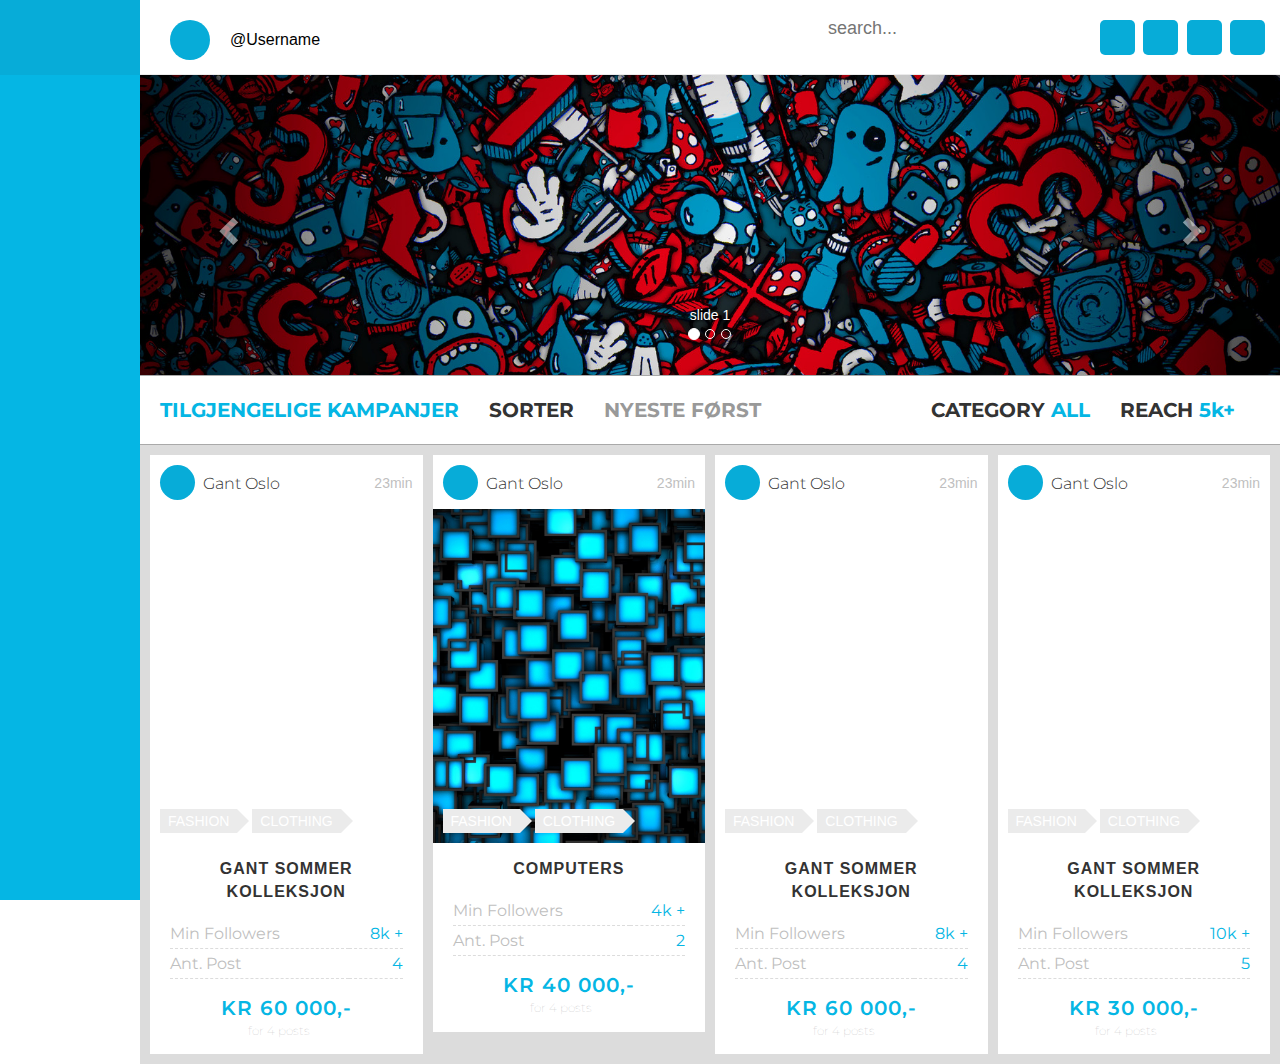
==== commit e17b2a91: "adding changes to modal js" ====
--- a/index.html
+++ b/index.html
@@ -211,13 +211,12 @@
                                 </div>     
                                 
                                 <div class="campaign-card-wrapper">
-                                    <div class="hover-wrapper">
+                                      <div class="hover-wrapper">
                                         <div class="campaign-card" data-toggle="modal" data-target=".campaign-modal">
                                             <div class="campaign-card-header">     
                                                 <div class="usericon">
-
                                                 </div>
-                                                <div class="name"></div>
+                                                <div class="name" id="companyName">Gant Oslo</div>
                                                 <div class="time">23min</div>
                                                 <span class="timeicon"><i class="icon-time-icon"></i></span>
                                             </div>
@@ -226,119 +225,112 @@
                                                 <ul class="campaign-card-tags">
                                                     <li class="tag">Fashion</li>
                                                     <li class="tag">Clothing</li>
-                                                    <li class="tag">Fashion</li>
-                                                    
                                                 </ul>
                                             </div>
-                                            <div class="campaign-card-title">GANT SOMMER KOLLEKSJON</div>
+                                            <div class="campaign-card-title" id="campaignTitle">Computers</div>
                                             <div class="campaign-card-info">
                                                 <table>
                                                     <tbody>
                                                         <tr>
                                                             <td>Min Followers</td>
-                                                            <td class="theme-blue text-right-align">8k +</td>
+                                                            <td class="theme-blue text-right-align" id="minFollowers">4k +</td>
                                                         </tr>
                                                         <tr>
                                                             <td>Ant. Post</td>
-                                                            <td class="theme-blue text-right-align">4</td>
+                                                            <td class="theme-blue text-right-align" id="antPost">2</td>
                                                         </tr>
                                                     </tbody>
                                                 </table>
                                             </div>
                                             <div class="campaign-footer text-center-align">
-                                                <span class="theme-blue row netgained">KR 60 000,-</span>
+                                                <span class="theme-blue row netgained" id="total">KR 40 000,-</span>
                                                 <span>for 4 posts</span>
                                             </div>
                                         </div>
                                     </div>
-                                </div>
+                                </div>     
                                    
                                    <div class="campaign-card-wrapper">
-                                        <div class="hover-wrapper">
-                                            <div class="campaign-card" data-toggle="modal" data-target=".campaign-modal">
-                                                <div class="campaign-card-header">     
-                                                    <div class="usericon">
-
-                                                    </div>
-                                                    <div class="name">Gant Oslo</div>
-                                                    <div class="time">23min</div>
-                                                    <span class="timeicon"><i class="icon-time-icon"></i></span>
+                                      <div class="hover-wrapper">
+                                        <div class="campaign-card" data-toggle="modal" data-target=".campaign-modal">
+                                            <div class="campaign-card-header">     
+                                                <div class="usericon">
                                                 </div>
-                                                <div class="campaign-img-holder" style="background-image:url('');">
-                                                    <div class="campaign-img-buffer"></div>
-                                                    <ul class="campaign-card-tags">
-                                                        <li class="tag">Fashion</li>
-                                                        <li class="tag">Clothing</li>
-                                                        <li class="tag">Fashion</li>
-                                                        <li class="tag">Clothing</li>
-                                                        
-                                                    </ul>
-                                                </div>
-                                                <div class="campaign-card-title">GANT SOMMER KOLLEKSJON</div>
-                                                <div class="campaign-card-info">
-                                                    <table>
-                                                        <tbody>
-                                                            <tr>
-                                                                <td>Min Followers</td>
-                                                                <td class="theme-blue text-right-align">8k +</td>
-                                                            </tr>
-                                                            <tr>
-                                                                <td>Ant. Post</td>
-                                                                <td class="theme-blue text-right-align" id="antPost">4</td>
-                                                            </tr>
-                                                        </tbody>
-                                                    </table>
-                                                </div>
-                                                <div class="campaign-footer text-center-align">
-                                                    <span class="theme-blue row netgained">KR 60 000,-</span>
-                                                    <span>for 4 posts</span>
-                                                </div>
-                                            </div>                                                                                
-                                        </div>
-                                    </div>
+                                                <div class="name" id="companyName">Gant Oslo</div>
+                                                <div class="time">23min</div>
+                                                <span class="timeicon"><i class="icon-time-icon"></i></span>
+                                            </div>
+                                            <div class="campaign-img-holder" style="background-image: url('http://www.hercampus.com/sites/default/files/2016/04/17/Fashion1.jpg');">
+                                                <div class="campaign-img-buffer"></div>
+                                                <ul class="campaign-card-tags">
+                                                    <li class="tag">Fashion</li>
+                                                    <li class="tag">Clothing</li>
+                                                </ul>
+                                            </div>
+                                            <div class="campaign-card-title" id="campaignTitle">GANT SOMMER KOLLEKSJON</div>
+                                            <div class="campaign-card-info">
+                                                <table>
+                                                    <tbody>
+                                                        <tr>
+                                                            <td>Min Followers</td>
+                                                            <td class="theme-blue text-right-align" id="minFollowers">8k +</td>
+                                                        </tr>
+                                                        <tr>
+                                                            <td>Ant. Post</td>
+                                                            <td class="theme-blue text-right-align" id="antPost">4</td>
+                                                        </tr>
+                                                    </tbody>
+                                                </table>
+                                            </div>
+                                            <div class="campaign-footer text-center-align">
+                                                <span class="theme-blue row netgained" id="total">KR 60 000,-</span>
+                                                <span>for 4 posts</span>
+                                            </div>
+                                        </div>
+                                    </div>
+                                </div>     
                                    
                                    <div class="campaign-card-wrapper">
-                                       <div class="hover-wrapper">
-                                            <div class="campaign-card" data-toggle="modal" data-target=".campaign-modal">
-                                                <div class="campaign-card-header">     
-                                                    <div class="usericon">
-
-                                                    </div>
-                                                    <div class="name">Gant Oslo</div>
-                                                    <div class="time">23min</div>
-                                                    <span class="timeicon"><i class="icon-time-icon"></i></span>
+                                      <div class="hover-wrapper">
+                                        <div class="campaign-card" data-toggle="modal" data-target=".campaign-modal">
+                                            <div class="campaign-card-header">     
+                                                <div class="usericon">
                                                 </div>
-                                                <div class="campaign-img-holder" style="background-image:url('');">
-                                                    <div class="campaign-img-buffer"></div>
-                                                    <ul class="campaign-card-tags">
-                                                        <li class="tag">Fashion</li>
-                                                        <li class="tag">Clothing</li>
-                                                    </ul>
-                                                </div>
-                                                <div class="campaign-card-title">GANT SOMMER KOLLEKSJON</div>
-                                                <div class="campaign-card-info">
-                                                    <table>
-                                                        <tbody>
-                                                            <tr>
-                                                                <td>Min Followers</td>
-                                                                <td class="theme-blue text-right-align">8k +</td>
-                                                            </tr>
-                                                            <tr>
-                                                                <td>Ant. Post</td>
-                                                                <td class="theme-blue text-right-align">4</td>
-                                                            </tr>
-                                                        </tbody>
-                                                    </table>
-                                                </div>
-                                                <div class="campaign-footer text-center-align">
-                                                    <span class="theme-blue row netgained">KR 60 000,-</span>
-                                                    <span>for 4 posts</span>
-                                                </div>
-                                            </div> 
-                                        </div>  
-                                    </div> 
-                                </div>
-                            </div>
+                                                <div class="name" id="companyName">Gant Oslo</div>
+                                                <div class="time">23min</div>
+                                                <span class="timeicon"><i class="icon-time-icon"></i></span>
+                                            </div>
+                                            <div class="campaign-img-holder" style="background-image: url('http://www.hercampus.com/sites/default/files/2016/04/17/Fashion1.jpg');">
+                                                <div class="campaign-img-buffer"></div>
+                                                <ul class="campaign-card-tags">
+                                                    <li class="tag">Fashion</li>
+                                                    <li class="tag">Clothing</li>
+                                                </ul>
+                                            </div>
+                                            <div class="campaign-card-title" id="campaignTitle">GANT SOMMER KOLLEKSJON</div>
+                                            <div class="campaign-card-info">
+                                                <table>
+                                                    <tbody>
+                                                        <tr>
+                                                            <td>Min Followers</td>
+                                                            <td class="theme-blue text-right-align" id="minFollowers">10k +</td>
+                                                        </tr>
+                                                        <tr>
+                                                            <td>Ant. Post</td>
+                                                            <td class="theme-blue text-right-align" id="antPost">5</td>
+                                                        </tr>
+                                                    </tbody>
+                                                </table>
+                                            </div>
+                                            <div class="campaign-footer text-center-align">
+                                                <span class="theme-blue row netgained" id="total">KR 30 000,-</span>
+                                                <span>for 4 posts</span>
+                                            </div>
+                                        </div>
+                                    </div>
+                                </div>     
+                            </div>
+                        </div>
                     <!-- PAGE CONTENT ENDS -->
                 </div>
             </div>
--- a/css/app.css
+++ b/css/app.css
@@ -229,7 +229,8 @@
     font-weight: 700;
     text-align: center;
     letter-spacing: 1;
-    padding: 15; }
+    padding: 15;
+    text-transform: uppercase; }
   .campaign-card .campaign-card-info {
     padding: 0 20 0 20;
     font-family: Montserrat, sans-serif; }
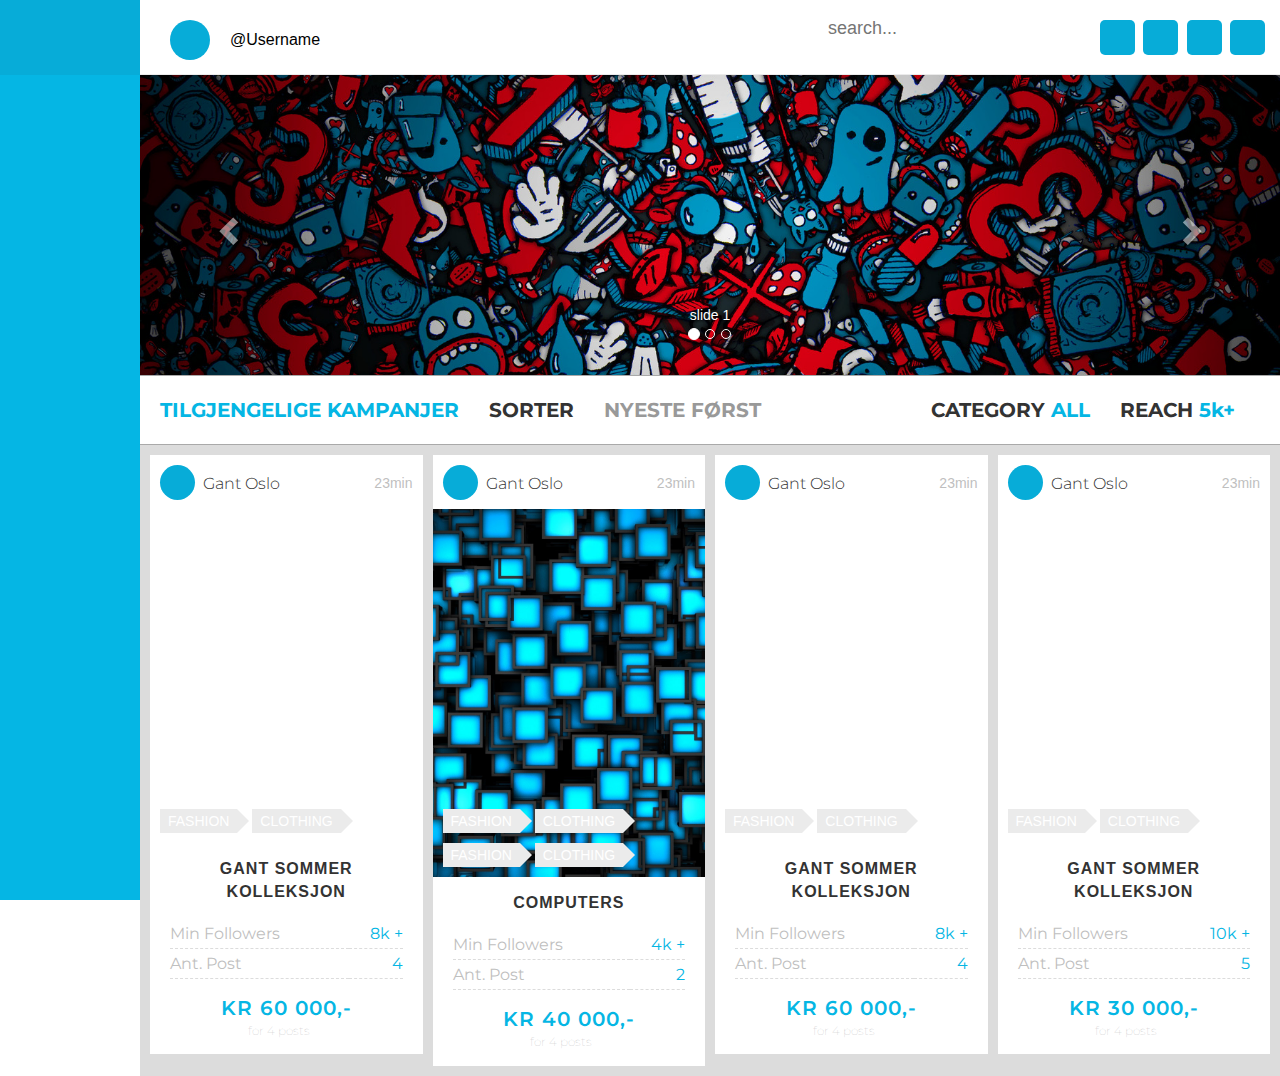
==== commit 2fb1f875: "added css changes to modal" ====
--- a/index.html
+++ b/index.html
@@ -225,6 +225,8 @@
                                                 <ul class="campaign-card-tags">
                                                     <li class="tag">Fashion</li>
                                                     <li class="tag">Clothing</li>
+                                                    <li class="tag">Fashion</li>
+                                                    <li class="tag">Clothing</li>
                                                 </ul>
                                             </div>
                                             <div class="campaign-card-title" id="campaignTitle">Computers</div>
@@ -375,8 +377,8 @@
                                     <div class="block2 col-sm-12"> 
                                         <div class="user-img-wrapper">
                                             <div class="modal-profile-img"></div>
-                                            <p class="text-center-align company-name"></p>
-                                            <p class="text-center-align company-location">Oslo, Norway</p>
+                                            <div class="text-center-align company-name"></div>
+                                            <div class="text-center-align company-location theme-darkgrey"><i class="icon-location-1 theme-darkgrey"></i> Oslo, Norway</div>
                                         </div>
                                     </div>
                                 </div>
@@ -384,8 +386,8 @@
                             </div>
                             <div class="pull-right col-sm-8 right-container">
                                 <p class="text-center-align campaign-title"></p>
-                                <p class="text-center-align">campaign description here...</p>
-                                <div>
+                                <p class="text-center-align">Integer lectus felis, facilisis a vestibulum vel, bibendum vel sem. Aliquam at leo et purus ullamcorper pretium. Nam vitae orci diam. Cras efficitur blandit fermentum. Vivamus dignissim diam nibh, at gravida massa porttitor sit amet. </p>
+                                <div style="padding:25;">
                                     <table class="campaign-info-table">
                                         <th>KATEGORI</th>
                                         <th>TYPE KAMPANJE</th>
@@ -393,6 +395,8 @@
                                             <tr>
                                                 <td>
                                                     <div class="tag">Fashion</div>
+                                                    <div class="tag">Clothing</div>
+                                                    <div class="tag">Computers</div>
                                                     <div class="tag">Clothing</div>
                                                 </td>
                                                 <td> Produkt
--- a/css/app.css
+++ b/css/app.css
@@ -314,7 +314,7 @@
   font-family: Montserrat, sans-serif; }
   .modal-body .modal-campaign-wrapper {
     margin: -15;
-    height: 500; }
+    height: 550; }
     .modal-body .modal-campaign-wrapper .left-container {
       height: 100%;
       background-color: #fafafa; }
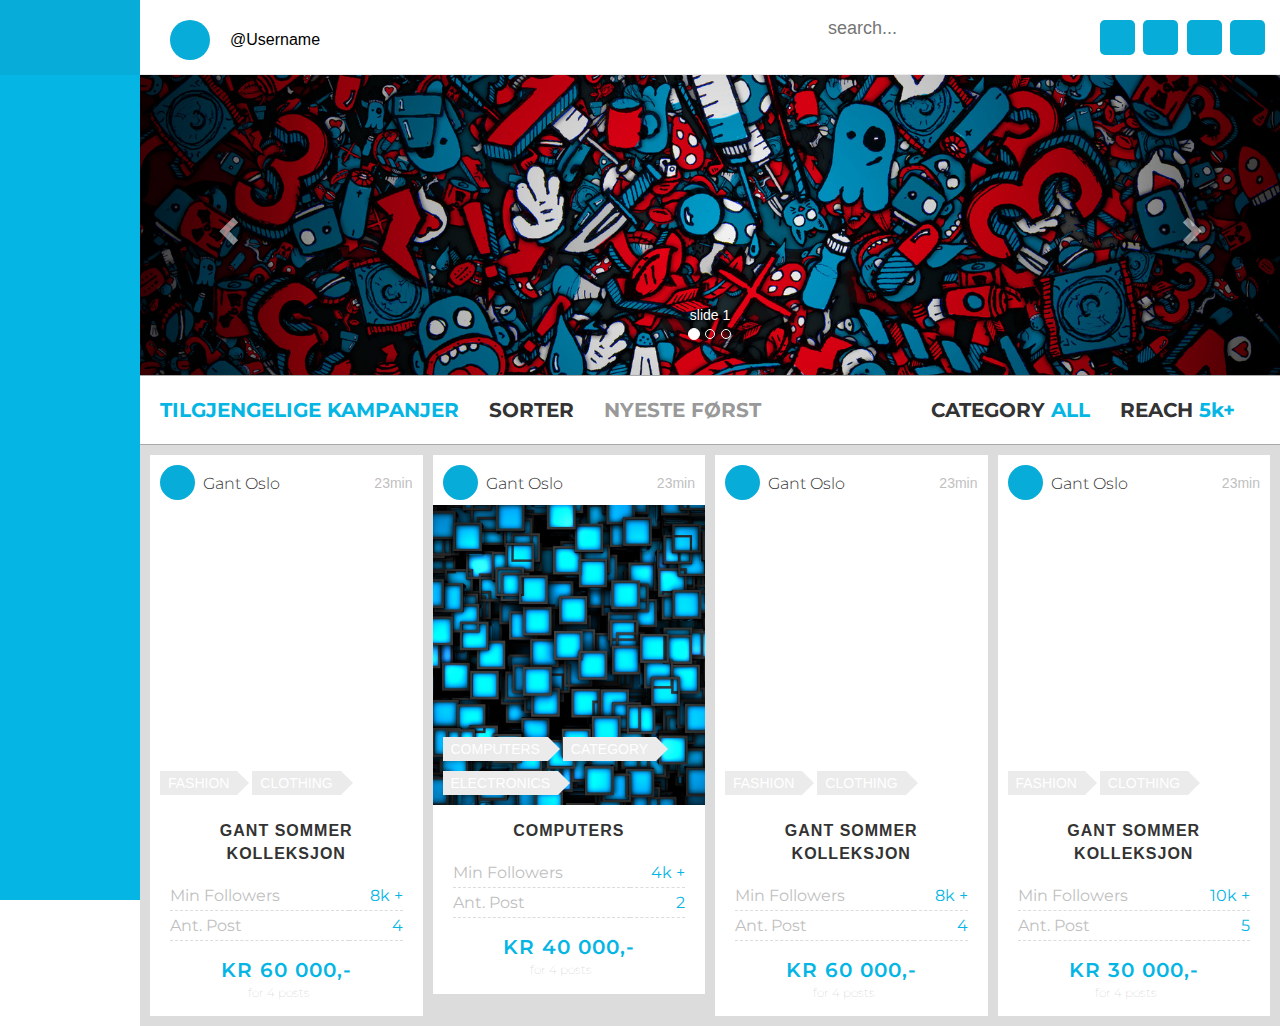
==== commit eef4f86f: "made js changes to modal" ====
--- a/index.html
+++ b/index.html
@@ -181,11 +181,10 @@
                                                 <span class="timeicon"><i class="icon-time-icon"></i></span>
                                             </div>
                                             <div class="campaign-img-holder" style="background-image: url('http://www.hercampus.com/sites/default/files/2016/04/17/Fashion1.jpg');">
-                                                <div class="campaign-img-buffer"></div>
-                                                <ul class="campaign-card-tags">
-                                                    <li class="tag">Fashion</li>
-                                                    <li class="tag">Clothing</li>
-                                                </ul>
+                                                <div class="campaign-card-tags">
+                                                    <div class="tag">Fashion</div>
+                                                    <div class="tag">Clothing</div>
+                                                </div>
                                             </div>
                                             <div class="campaign-card-title" id="campaignTitle">GANT SOMMER KOLLEKSJON</div>
                                             <div class="campaign-card-info">
@@ -221,13 +220,11 @@
                                                 <span class="timeicon"><i class="icon-time-icon"></i></span>
                                             </div>
                                             <div class="campaign-img-holder" style="background-image:url('img/cool_abstract_cube_wallpaper_hd.jpg');">
-                                                <div class="campaign-img-buffer"></div>
-                                                <ul class="campaign-card-tags">
-                                                    <li class="tag">Fashion</li>
-                                                    <li class="tag">Clothing</li>
-                                                    <li class="tag">Fashion</li>
-                                                    <li class="tag">Clothing</li>
-                                                </ul>
+                                                <div class="campaign-card-tags">
+                                                    <div class="tag">computers</div>
+                                                    <div class="tag">category</div>
+                                                    <div class="tag">electronics</div>
+                                                </div>
                                             </div>
                                             <div class="campaign-card-title" id="campaignTitle">Computers</div>
                                             <div class="campaign-card-info">
@@ -263,11 +260,10 @@
                                                 <span class="timeicon"><i class="icon-time-icon"></i></span>
                                             </div>
                                             <div class="campaign-img-holder" style="background-image: url('http://www.hercampus.com/sites/default/files/2016/04/17/Fashion1.jpg');">
-                                                <div class="campaign-img-buffer"></div>
-                                                <ul class="campaign-card-tags">
-                                                    <li class="tag">Fashion</li>
-                                                    <li class="tag">Clothing</li>
-                                                </ul>
+                                                <div class="campaign-card-tags">
+                                                    <div class="tag">Fashion</div>
+                                                    <div class="tag">Clothing</div>
+                                                </div>
                                             </div>
                                             <div class="campaign-card-title" id="campaignTitle">GANT SOMMER KOLLEKSJON</div>
                                             <div class="campaign-card-info">
@@ -303,11 +299,10 @@
                                                 <span class="timeicon"><i class="icon-time-icon"></i></span>
                                             </div>
                                             <div class="campaign-img-holder" style="background-image: url('http://www.hercampus.com/sites/default/files/2016/04/17/Fashion1.jpg');">
-                                                <div class="campaign-img-buffer"></div>
-                                                <ul class="campaign-card-tags">
-                                                    <li class="tag">Fashion</li>
-                                                    <li class="tag">Clothing</li>
-                                                </ul>
+                                                <div class="campaign-card-tags">
+                                                    <div class="tag">Fashion</div>
+                                                    <div class="tag">Clothing</div>
+                                                </div>
                                             </div>
                                             <div class="campaign-card-title" id="campaignTitle">GANT SOMMER KOLLEKSJON</div>
                                             <div class="campaign-card-info">
@@ -393,11 +388,7 @@
                                         <th>TYPE KAMPANJE</th>
                                         <tbody>
                                             <tr>
-                                                <td>
-                                                    <div class="tag">Fashion</div>
-                                                    <div class="tag">Clothing</div>
-                                                    <div class="tag">Computers</div>
-                                                    <div class="tag">Clothing</div>
+                                                <td class="modal-card-tags">
                                                 </td>
                                                 <td> Produkt
                                                 </td>
@@ -428,7 +419,7 @@
                     <div class="modal-footer">
                         <div class="footer-block">
                             <span class="modal-footer-left">
-                                 <span class="pull-left">Belønning</span>
+                                 <span class="pull-left xlarge-font" style="padding:15;">Belønning</span>
                                  <span class="theme-blue total-amount"></span>
                             </span>
                             <button type="button" class="apply-btn theme-blue" data-dismiss="modal">Apply</button>
--- a/css/app.css
+++ b/css/app.css
@@ -220,10 +220,8 @@
     background-color: transparent;
     min-height: 300;
     background-size: cover;
-    background-position: center; }
-    .campaign-card .campaign-img-holder .campaign-img-buffer {
-      margin-top: 4;
-      min-height: 300; }
+    background-position: center;
+    position: relative; }
   .campaign-card .campaign-card-title {
     font-size: 16;
     font-weight: 700;
@@ -261,13 +259,9 @@
   padding: 0;
   color: white;
   padding: 0 10 0 10;
-  bottom: 0; }
-  .campaign-card-tags ul {
-    left: 0;
-    bottom: 0; }
-    .campaign-card-tags ul li {
-      float: left; }
-  .campaign-card-tags li.tag {
+  bottom: 0;
+  position: absolute; }
+  .campaign-card-tags .tag {
     border-radius: 0;
     display: inline-block;
     text-transform: uppercase;
@@ -280,7 +274,7 @@
     line-height: 18px;
     margin-right: 11px;
     margin-bottom: 10px; }
-    .campaign-card-tags li.tag:after {
+    .campaign-card-tags .tag:after {
       left: 100%;
       top: 50%;
       border: solid transparent;
@@ -295,9 +289,9 @@
       margin-top: -12px;
       -webkit-transition: all .3s ease-out;
       transition: all .3s ease-out; }
-    .campaign-card-tags li.tag:hover {
+    .campaign-card-tags .tag:hover {
       background-color: #ddd; }
-      .campaign-card-tags li.tag:hover:after {
+      .campaign-card-tags .tag:hover:after {
         border-left-color: #ddd; }
 
 .modal-header {
@@ -450,4 +444,7 @@
 .hover-wrapper {
   background-color: black; }
 
+.xlarge-font {
+  font-size: x-large; }
+
 /*# sourceMappingURL=app.css.map */
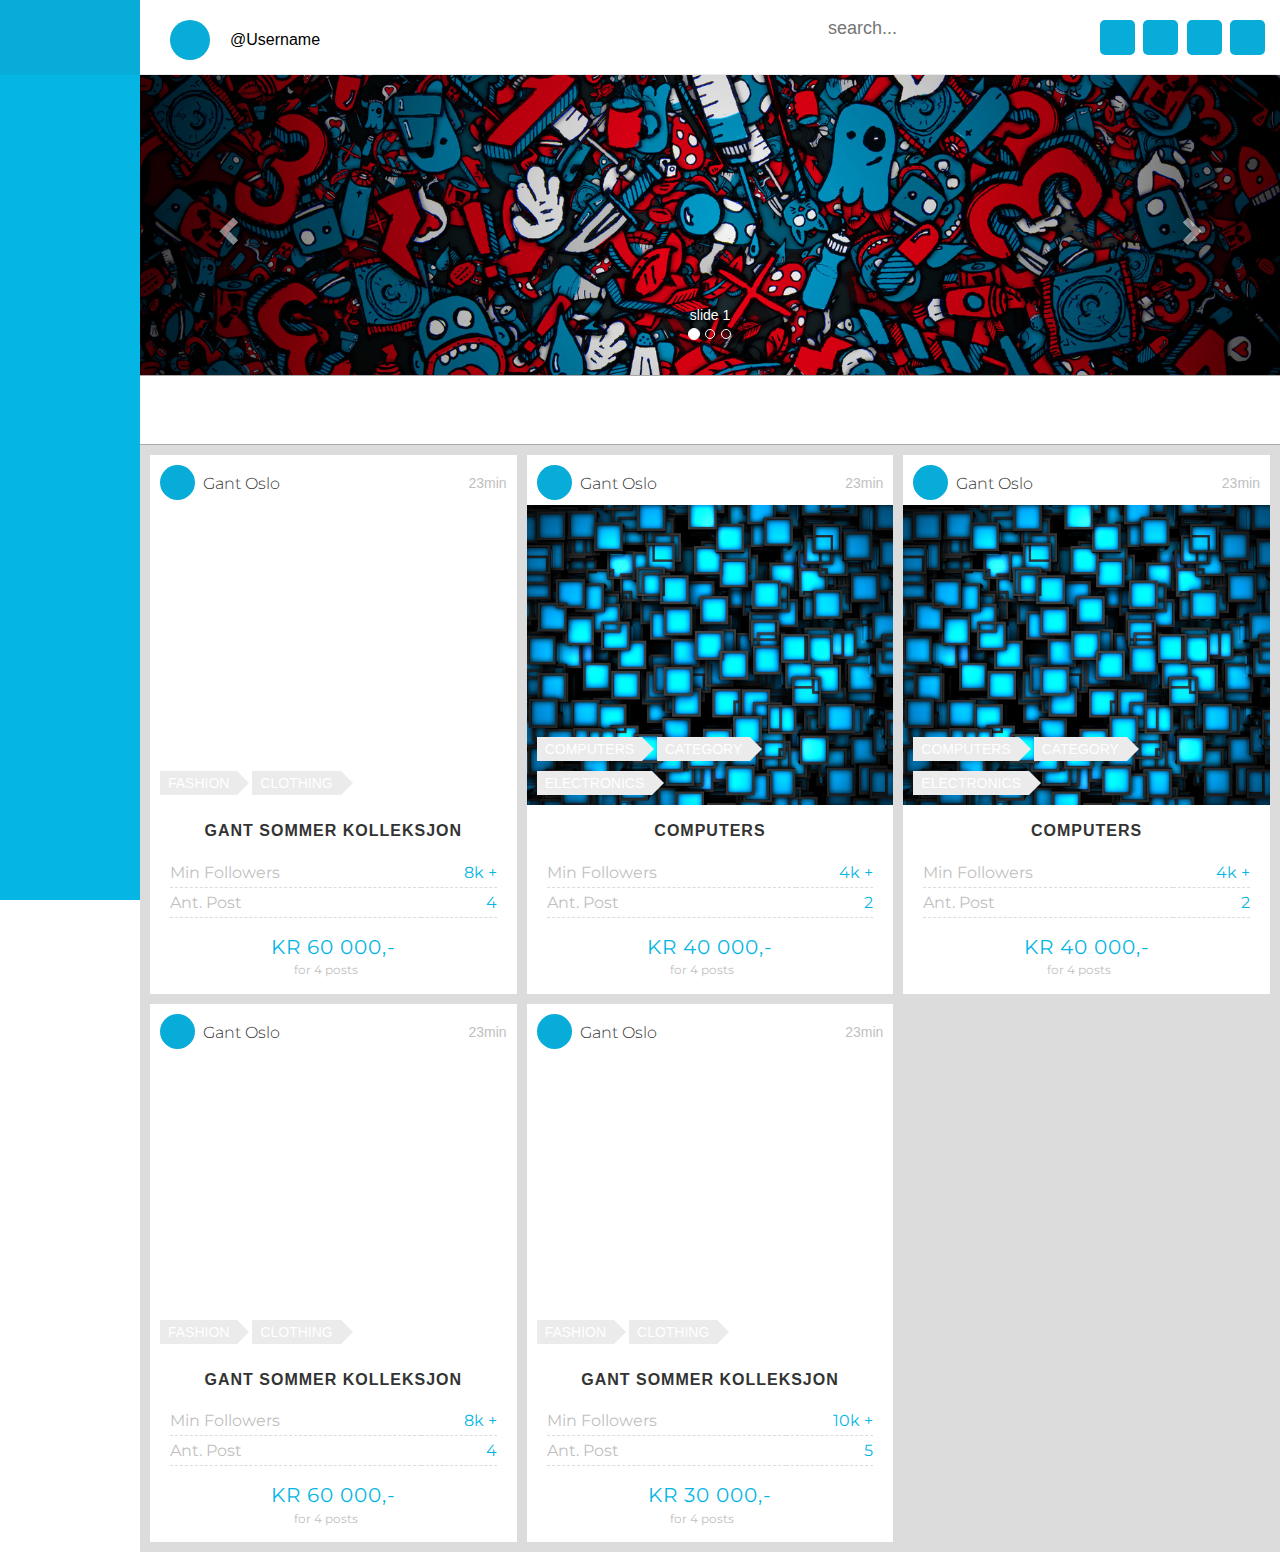
==== commit 73d0d71d: "added responsiveness" ====
--- a/index.html
+++ b/index.html
@@ -157,7 +157,7 @@
                             </div>
                         
                             <div class="homepage-campaign-bar">
-                                <div class="pull-left bar-content">
+                <!--                <div class="pull-left bar-content">
                                     <label class="theme-blue">TILGJENGELIGE KAMPANJER</label>
                                     <label>SORTER</label>
                                     <label class="theme-darkgrey">NYESTE FØRST <i class="icon-scrolldown-button"></i></label>
@@ -165,7 +165,7 @@
                                 <div class="pull-right bar-content">
                                     <label>CATEGORY <a class="theme-blue">ALL</a></label>
                                     <label>REACH <a class="theme-blue">5k+</a></label>
-                                </div>
+                                </div>  -->
                             </div>
                         
                         <!-- CARDS -->
@@ -247,7 +247,47 @@
                                             </div>
                                         </div>
                                     </div>
-                                </div>     
+                                </div> 
+                                
+                                <div class="campaign-card-wrapper">
+                                      <div class="hover-wrapper">
+                                        <div class="campaign-card" data-toggle="modal" data-target=".campaign-modal">
+                                            <div class="campaign-card-header">     
+                                                <div class="usericon">
+                                                </div>
+                                                <div class="name" id="companyName">Gant Oslo</div>
+                                                <div class="time">23min</div>
+                                                <span class="timeicon"><i class="icon-time-icon"></i></span>
+                                            </div>
+                                            <div class="campaign-img-holder" style="background-image:url('img/cool_abstract_cube_wallpaper_hd.jpg');">
+                                                <div class="campaign-card-tags">
+                                                    <div class="tag">computers</div>
+                                                    <div class="tag">category</div>
+                                                    <div class="tag">electronics</div>
+                                                </div>
+                                            </div>
+                                            <div class="campaign-card-title" id="campaignTitle">Computers</div>
+                                            <div class="campaign-card-info">
+                                                <table>
+                                                    <tbody>
+                                                        <tr>
+                                                            <td>Min Followers</td>
+                                                            <td class="theme-blue text-right-align" id="minFollowers">4k +</td>
+                                                        </tr>
+                                                        <tr>
+                                                            <td>Ant. Post</td>
+                                                            <td class="theme-blue text-right-align" id="antPost">2</td>
+                                                        </tr>
+                                                    </tbody>
+                                                </table>
+                                            </div>
+                                            <div class="campaign-footer text-center-align">
+                                                <span class="theme-blue row netgained" id="total">KR 40 000,-</span>
+                                                <span>for 4 posts</span>
+                                            </div>
+                                        </div>
+                                    </div>
+                                </div>
                                    
                                    <div class="campaign-card-wrapper">
                                       <div class="hover-wrapper">
@@ -365,7 +405,13 @@
                                             <div class="day"></div>
                                             <div class="day"></div>
                                         </div>
-                                        <div class="calender-key"> calender key goes here</div>
+                                        <div class="calender-key">
+                                            <div class="">
+                                                
+                                            </div>
+                                            <div class="">
+                                            </div>
+                                        </div>
                                     </div>
                                 </div>
                                 <div class="row">
@@ -406,8 +452,8 @@
                                                 <th>ANT. POSTS</th>
                                             </tr>
                                             <tr>
-                                                <td class="theme-blue min-followers"></td>
-                                                <td class="theme-blue ant-post"></td>
+                                                <td class="theme-blue min-followers large-font"></td>
+                                                <td class="theme-blue ant-post large-font"></td>
                                             </tr>
                                         </tbody>
                                     </table>
--- a/css/app.css
+++ b/css/app.css
@@ -167,7 +167,7 @@
   flex-direction: row;
   flex-wrap: wrap;
   position: relative;
-  padding: 0 5 0 5; }
+  padding: 10px 5px 0 5px; }
 
 .homepage-slider .carousel-inner .item {
   background-color: gainsboro;
@@ -176,16 +176,37 @@
   min-height: 300px; }
 
 .homepage-campaigns .campaign-card-wrapper {
-  -webkit-flex: 1;
-  /* Safari 6.1+ */
-  -ms-flex: 1;
-  /* IE 10 */
-  flex: 1;
-  margin: 10 5 10 5; }
+  /*  -webkit-flex: 1;  /* Safari 6.1+ */
+  /* -ms-flex: 1;  /* IE 10 */
+  /* flex: 1; */
+  margin: 0 5px 10px 5px;
+  width: calc((100% / 4) - 10px);
+  background-color: white;
+  display: flex; }
+  @media (min-width: 992px) and (max-width: 1280px) {
+    .homepage-campaigns .campaign-card-wrapper {
+      margin: 0 5px 10px 5px;
+      width: calc((100% / 3) - 10px);
+      background-color: white;
+      display: flex; } }
+  @media (min-width: 768px) and (max-width: 991px) {
+    .homepage-campaigns .campaign-card-wrapper {
+      margin: 0 5px 10px 5px;
+      width: calc((100% / 2) - 10px);
+      background-color: white;
+      display: flex; } }
+  @media (min-width: 376px) and (max-width: 767px) {
+    .homepage-campaigns .campaign-card-wrapper {
+      margin: 0 5px 10px 5px;
+      width: calc(100% - 10px);
+      background-color: white;
+      display: flex; } }
 
 .campaign-card {
   background-color: white;
-  width: 100%; }
+  width: 100%;
+  flex-direction: column;
+  display: flex; }
   .campaign-card .campaign-card-header {
     width: 100%;
     padding: 10;
@@ -244,12 +265,15 @@
     font-family: Montserrat, sans-serif;
     font-size: 12;
     color: #bfbfbf;
-    padding: 15;
-    font-weight: 100; }
+    padding: 15px;
+    font-weight: 100px;
+    width: 100%;
+    margin-top: auto;
+    align-self: flex-end; }
     .campaign-card .campaign-footer span.netgained {
       width: 100%;
       font-size: 20;
-      font-weight: 600;
+      font-weight: 600px;
       letter-spacing: 1; }
 
 .campaign-card-tags {
@@ -357,14 +381,15 @@
     width: 200; }
   .modal-footer .footer-block .total-amount {
     font-size: x-large;
-    font-weight: 300; }
+    font-weight: 300;
+    padding: 15; }
 
 .modal-profile-img {
   height: 60px;
   width: 60px;
   border-radius: 60px;
   background-color: #05b6e4;
-  margin: 15 40% 10 40%; }
+  margin: 20 40% 10 40%; }
 
 .campaign-info-table {
   padding: 10;
@@ -373,7 +398,8 @@
     width: 50%;
     padding-left: 10px; }
   .campaign-info-table tbody tr td {
-    padding: 10px 10px 20px 10px; }
+    padding: 10px 10px 20px 10px;
+    vertical-align: top; }
     .campaign-info-table tbody tr td .tag {
       border-radius: 0;
       text-transform: uppercase;
@@ -442,7 +468,14 @@
   text-align: center; }
 
 .hover-wrapper {
-  background-color: black; }
+  background-color: black;
+  -webkit-flex: 1;
+  -ms-flex: 1;
+  flex: 1;
+  display: flex; }
+
+.large-font {
+  font-size: large; }
 
 .xlarge-font {
   font-size: x-large; }
